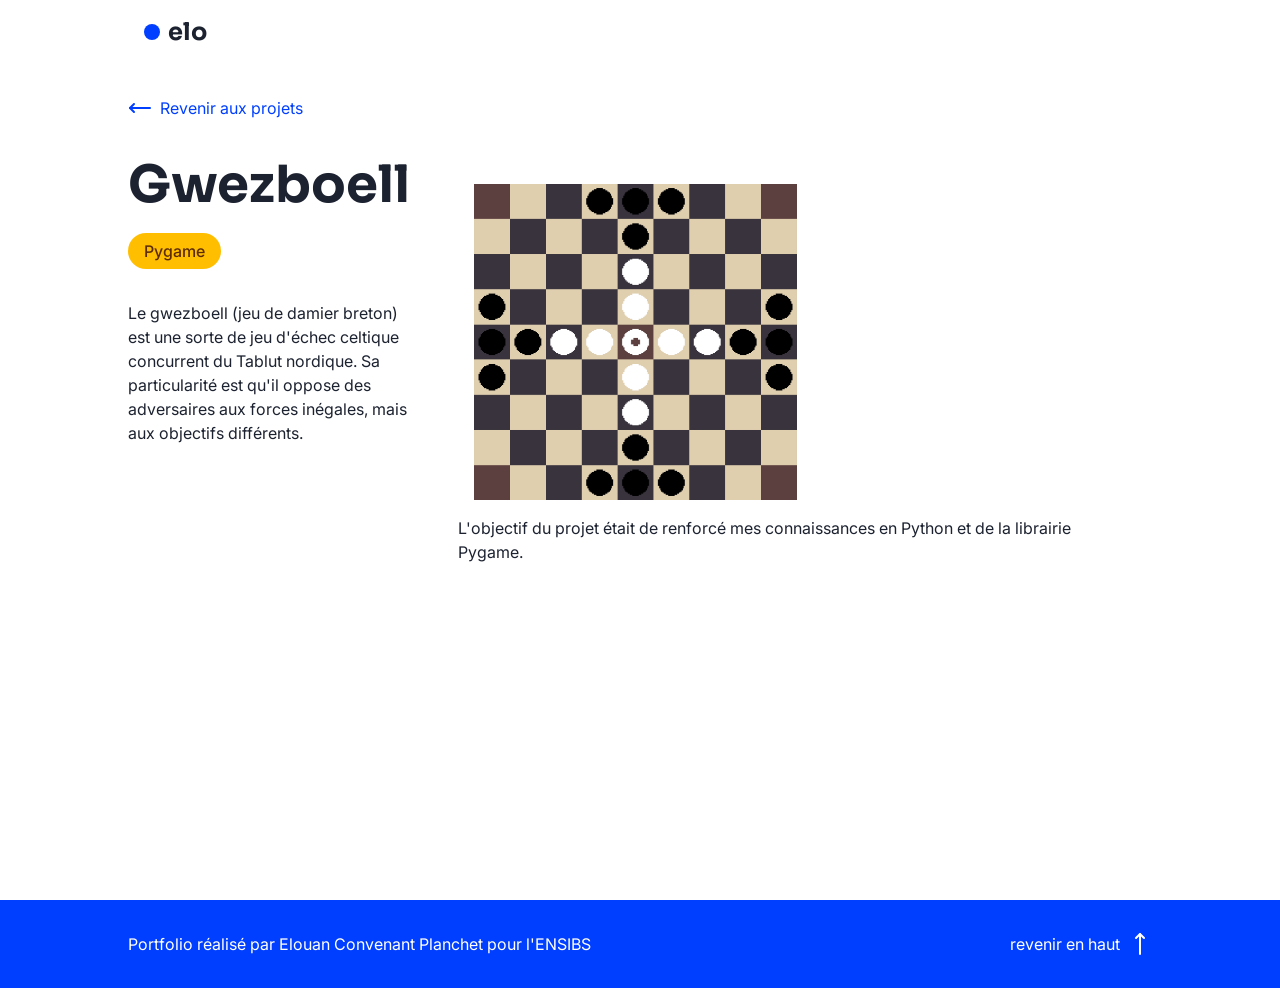
==== pages/gwezboell.html @ bc5e33db "Projet added & Minor Fix" ====
<!doctype html>
<html lang="fr">
    <head>
        <meta charset="UTF-8" />
        <meta name="viewport" content="width=device-width, initial-scale=1.0" />
        <link rel="shortcut icon" href="../images/favicon.ico" type="image/x-icon" />
        <title>Convenant Planchet Elouan - Portfolio</title>

        <!-- Link CSS -->
        <link rel="stylesheet" href="../css/index.css" />
    </head>
    <body>
        <nav>
            <a class="logo" href="../index.html#">
                <svg
                    width="16"
                    height="16"
                    viewBox="0 0 16 16"
                    fill="none"
                    xmlns="http://www.w3.org/2000/svg"
                >
                    <circle cx="8" cy="8" r="8" fill="#003FFF" />
                </svg>
                <h2>elo</h2>
            </a>
        </nav>

        <section class="project" id="yogapi">
            <a href="../index.html#projects" id="go-back">
                <svg
                    xmlns="http://www.w3.org/2000/svg"
                    width="24"
                    height="24"
                    viewBox="0 0 24 24"
                    fill="none"
                    stroke="currentColor"
                    stroke-width="2"
                    stroke-linecap="round"
                    stroke-linejoin="round"
                    class="lucide lucide-move-left-icon lucide-move-left"
                >
                    <path d="M6 8L2 12L6 16" />
                    <path d="M2 12H22" />
                </svg>
                Revenir aux projets
            </a>
            <div class="project-container">
                <div class="title">
                    <h1>Gwezboell</h1>
                    <ul class="tags">
                        <li>Pygame</li>
                    </ul>
                    <p class="description">
                        Le gwezboell (jeu de damier breton) est une sorte de jeu d'échec celtique concurrent
                        du Tablut nordique. Sa particularité est qu'il oppose des adversaires aux forces
                        inégales, mais aux objectifs différents.
                    </p>
                </div>
                <div class="visualisation">
                    <div class="content">
                        <img src="../images/projects/gwezboell.png" alt="Logo du siteweb Yogapi" />
                        <p>
                            L'objectif du projet était de renforcé mes connaissances en Python et de la
                            librairie Pygame.
                        </p>
                    </div>
                </div>
            </div>
        </section>

        <footer>
            <p>Portfolio réalisé par Elouan Convenant Planchet pour l'ENSIBS</p>
            <a href="#"
                >revenir en haut
                <svg
                    xmlns="http://www.w3.org/2000/svg"
                    width="24"
                    height="24"
                    viewBox="0 0 24 24"
                    fill="none"
                    stroke="currentColor"
                    stroke-width="2"
                    stroke-linecap="round"
                    stroke-linejoin="round"
                    class="lucide lucide-move-up-icon lucide-move-up"
                >
                    <path d="M8 6L12 2L16 6" />
                    <path d="M12 2V22" />
                </svg>
            </a>
        </footer>

        <script src="../js/index.js"></script>
    </body>
</html>
---- css/index.css ----
@import url("font.css");
@import url("styles.css");
@import url("./components/nav.css");
@import url("./components/header.css");
@import url("./components/menu.css");
@import url("./components/section.css");
@import url("./components/footer.css");
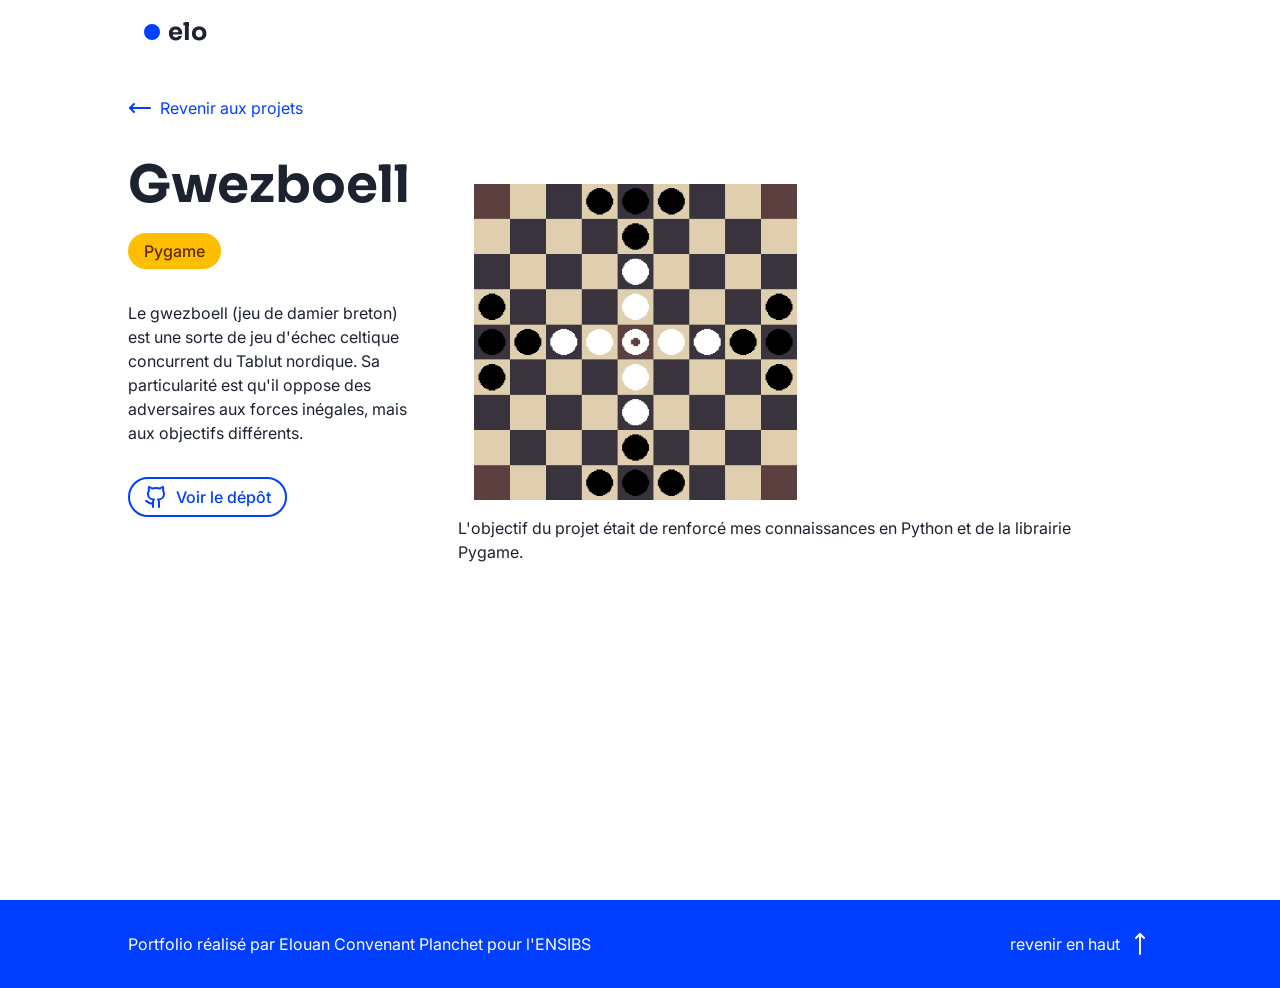
==== commit aa71813c: "Link added" ====
--- a/pages/gwezboell.html
+++ b/pages/gwezboell.html
@@ -55,6 +55,28 @@
                         du Tablut nordique. Sa particularité est qu'il oppose des adversaires aux forces
                         inégales, mais aux objectifs différents.
                     </p>
+                    <a href="https://github.com/elo-world/gwezboell" target="_blank"
+                        ><button class="secondary-button">
+                            <svg
+                                xmlns="http://www.w3.org/2000/svg"
+                                width="24"
+                                height="24"
+                                viewBox="0 0 24 24"
+                                fill="none"
+                                stroke="currentColor"
+                                stroke-width="2"
+                                stroke-linecap="round"
+                                stroke-linejoin="round"
+                                class="lucide lucide-github-icon lucide-github"
+                            >
+                                <path
+                                    d="M15 22v-4a4.8 4.8 0 0 0-1-3.5c3 0 6-2 6-5.5.08-1.25-.27-2.48-1-3.5.28-1.15.28-2.35 0-3.5 0 0-1 0-3 1.5-2.64-.5-5.36-.5-8 0C6 2 5 2 5 2c-.3 1.15-.3 2.35 0 3.5A5.403 5.403 0 0 0 4 9c0 3.5 3 5.5 6 5.5-.39.49-.68 1.05-.85 1.65-.17.6-.22 1.23-.15 1.85v4"
+                                />
+                                <path d="M9 18c-4.51 2-5-2-7-2" />
+                            </svg>
+                            Voir le dépôt
+                        </button></a
+                    >
                 </div>
                 <div class="visualisation">
                     <div class="content">
